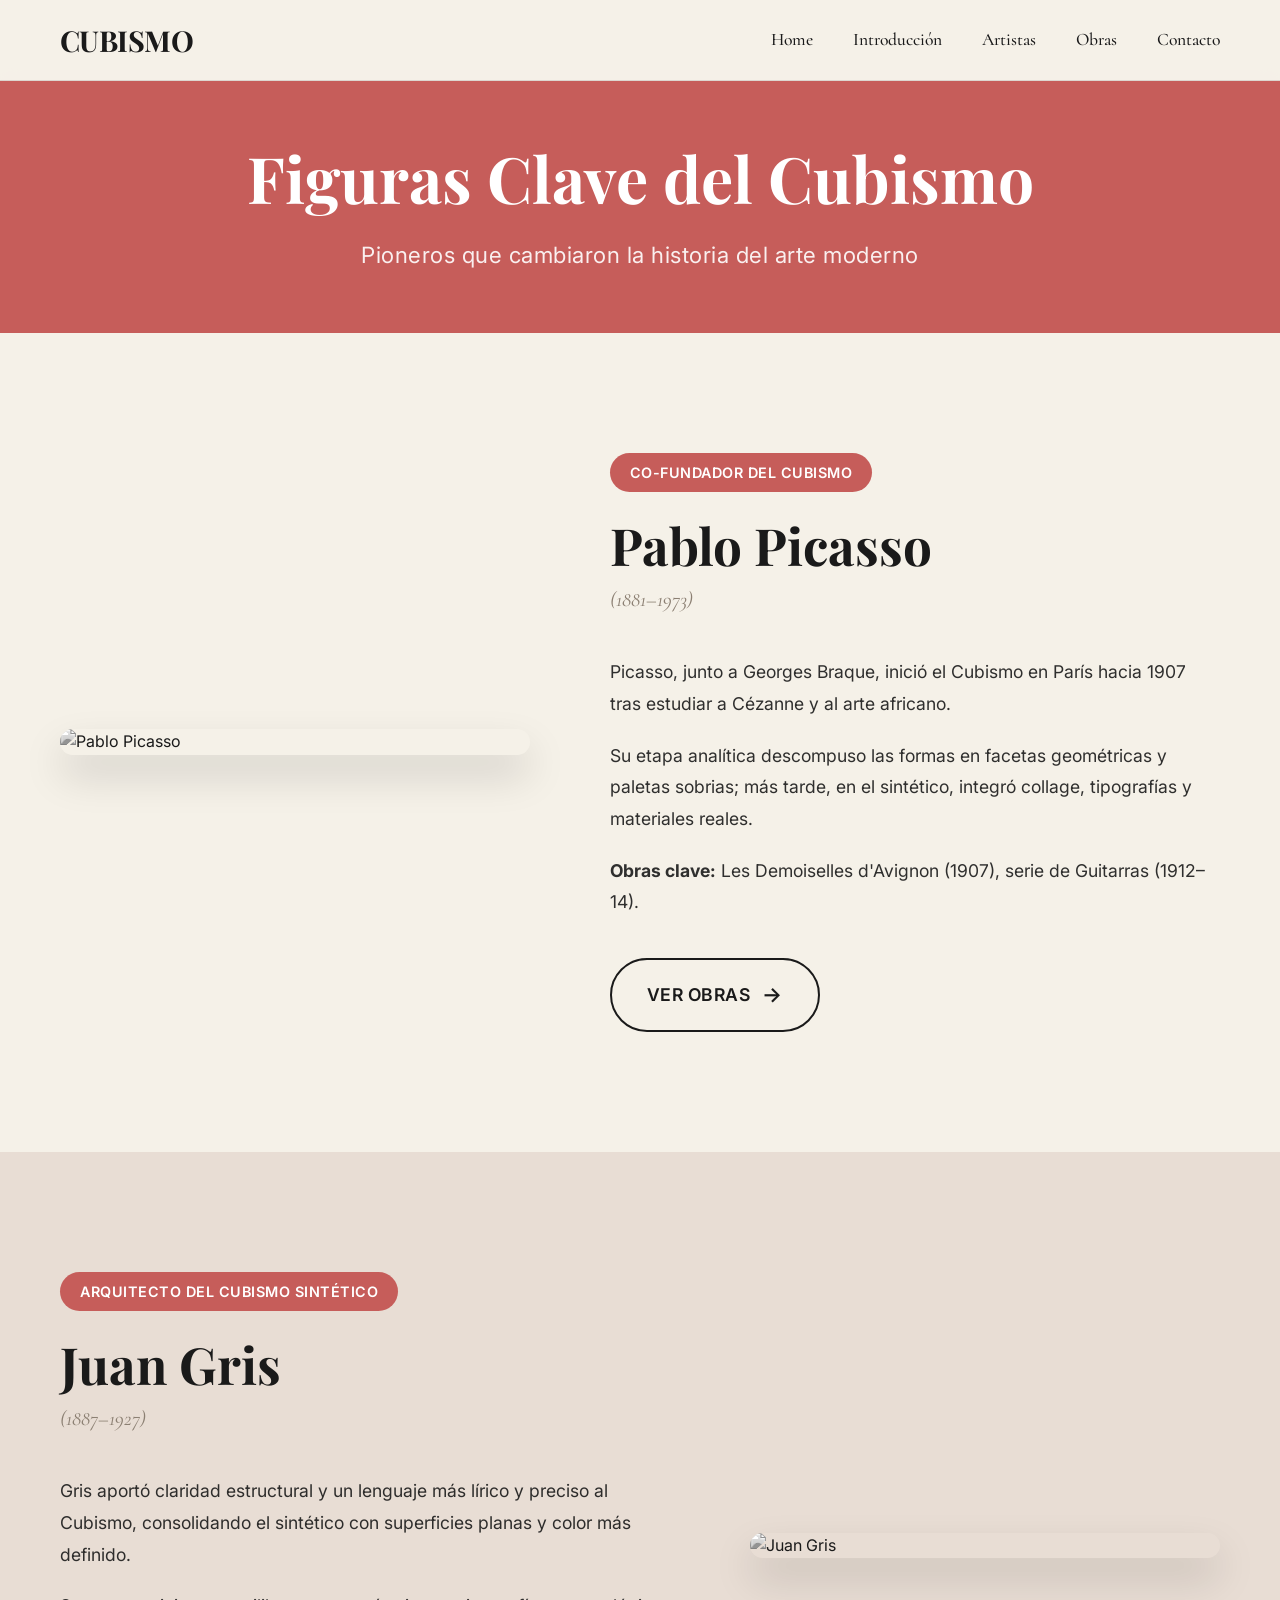
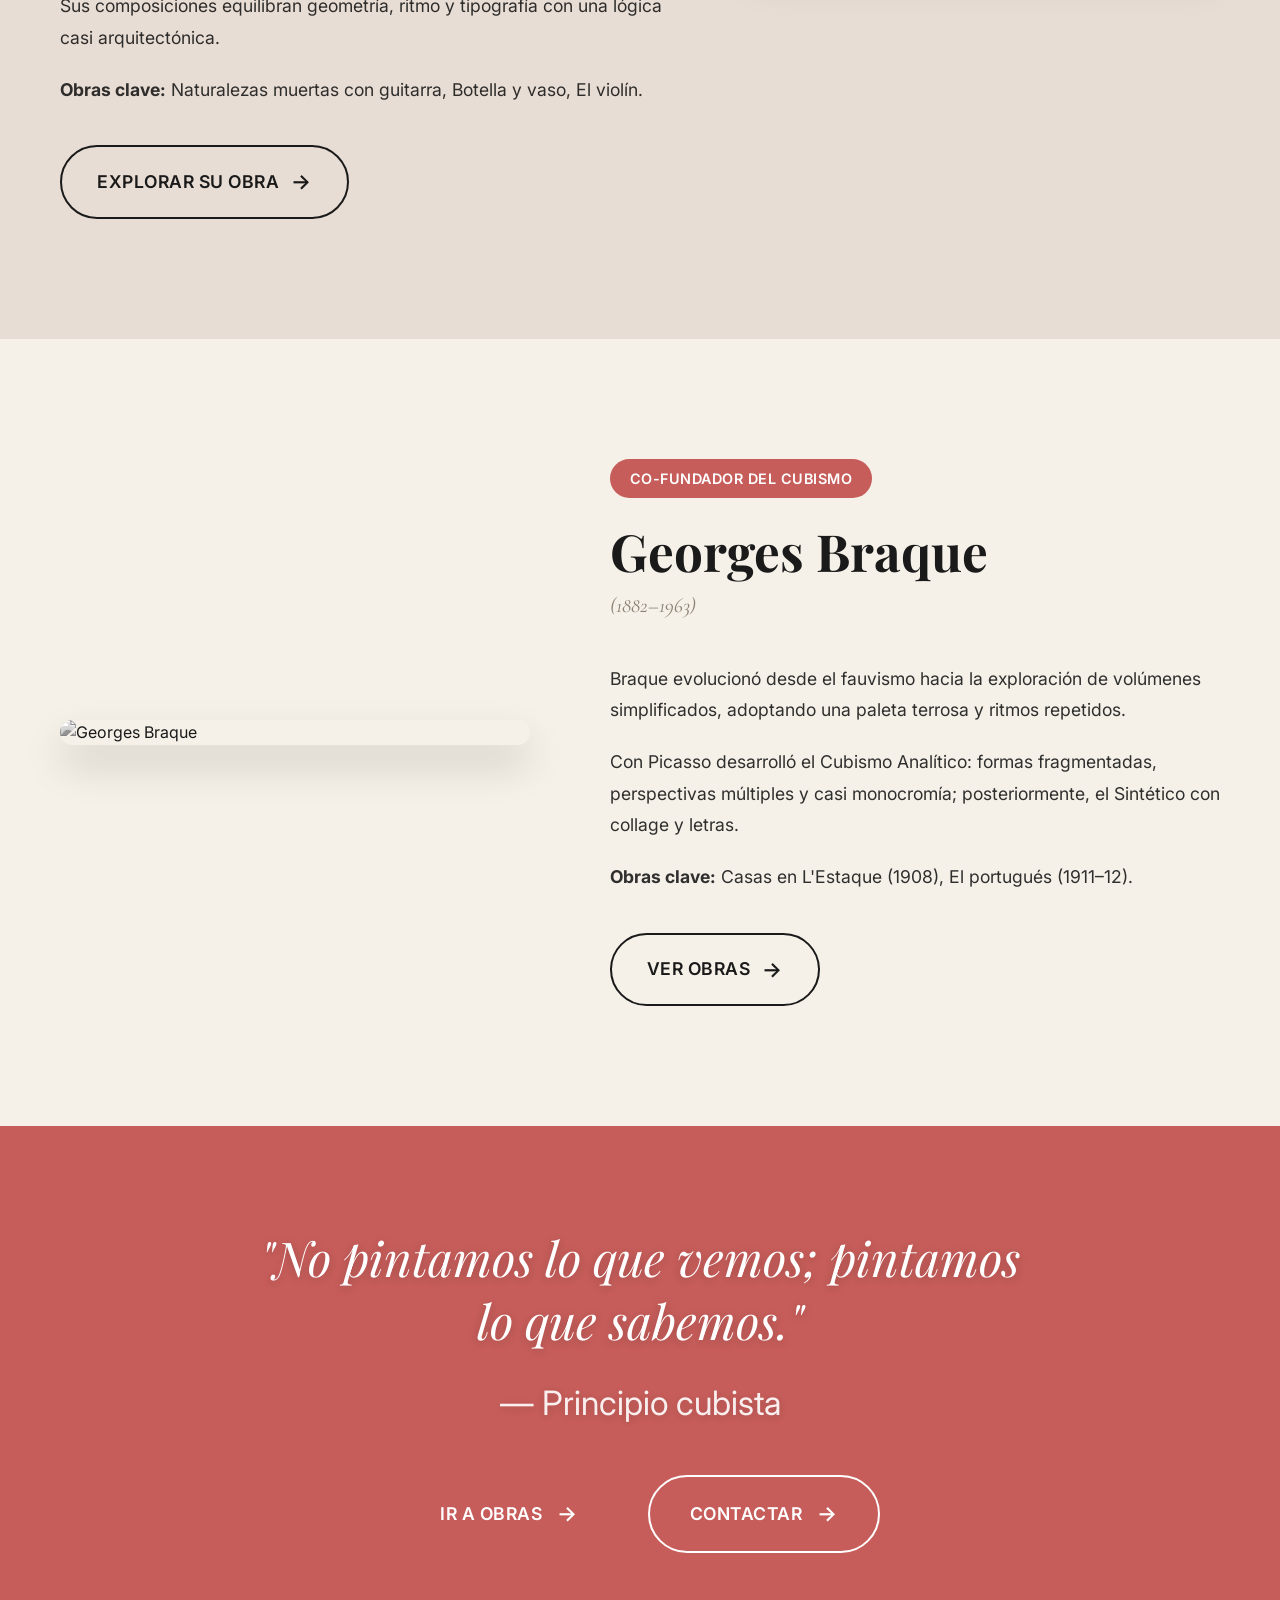
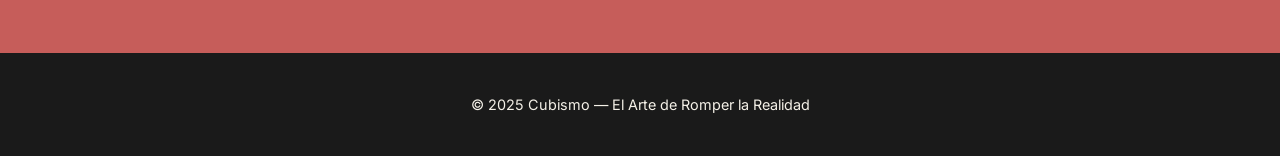
==== artistas.html @ de341031 "Add files via upload" ====
<!DOCTYPE html>
<html lang="es">
<head>
    <meta charset="UTF-8">
    <meta name="viewport" content="width=device-width, initial-scale=1.0">
    <title>Artistas del Cubismo</title>
    <link rel="preconnect" href="https://fonts.googleapis.com">
    <link rel="preconnect" href="https://fonts.gstatic.com" crossorigin>
    <link href="https://fonts.googleapis.com/css2?family=Playfair+Display:wght@400;500;700;900&family=Inter:wght@300;400;500;600&family=Cormorant:wght@400;500;600;700&display=swap" rel="stylesheet">
    <link rel="stylesheet" href="styles.css">
</head>
<body>
    <!-- Navigation -->
    <nav class="navbar" id="navbar">
        <div class="nav-container">
            <div class="nav-logo">
                <a href="index.html">CUBISMO</a>
            </div>
            <div class="nav-menu" id="nav-menu">
                <a href="index.html" class="nav-link">Home</a>
                <a href="introduccion.html" class="nav-link">Introducción</a>
                <a href="artistas.html" class="nav-link">Artistas</a>
                <a href="obras.html" class="nav-link">Obras</a>
                <a href="contacto.html" class="nav-link">Contacto</a>
            </div>
            <div class="nav-toggle" id="nav-toggle">
                <span class="bar"></span>
                <span class="bar"></span>
                <span class="bar"></span>
            </div>
        </div>
    </nav>

    <!-- Hero Banner -->
    <section class="artists-hero">
        <div class="hero-banner-strip">
            <div class="container">
                <h1 class="hero-banner-title">Figuras Clave del Cubismo</h1>
                <p class="hero-banner-subtitle">Pioneros que cambiaron la historia del arte moderno</p>
            </div>
        </div>
    </section>

    <!-- Pablo Picasso -->
    <section class="artist-block">
        <div class="container">
            <div class="artist-layout">
                <div class="artist-image-column">
                    <div class="artist-image-container">
                        <img src="https://upload.wikimedia.org/wikipedia/commons/thumb/9/98/Pablo_picasso_1.jpg/250px-Pablo_picasso_1.jpg" 
                             alt="Pablo Picasso" class="artist-image">
                        <div class="image-overlay"></div>
                    </div>
                </div>
                <div class="artist-text-column">
                    <div class="artist-badge">Co-fundador del Cubismo</div>
                    <h2 class="artist-name">Pablo Picasso</h2>
                    <p class="artist-years">(1881–1973)</p>
                    
                    <div class="artist-description">
                        <p>Picasso, junto a Georges Braque, inició el Cubismo en París hacia 1907 tras estudiar a Cézanne y al arte africano.</p>
                        
                        <p>Su etapa analítica descompuso las formas en facetas geométricas y paletas sobrias; más tarde, en el sintético, integró collage, tipografías y materiales reales.</p>
                        
                        <p><strong>Obras clave:</strong> Les Demoiselles d'Avignon (1907), serie de Guitarras (1912–14).</p>
                    </div>
                    
                    <a href="obras.html" class="artist-cta">
                        Ver obras
                        <span class="arrow">→</span>
                    </a>
                </div>
            </div>
        </div>
    </section>

    <!-- Juan Gris -->
    <section class="artist-block alternate">
        <div class="container">
            <div class="artist-layout reverse">
                <div class="artist-text-column">
                    <div class="artist-badge">Arquitecto del Cubismo Sintético</div>
                    <h2 class="artist-name">Juan Gris</h2>
                    <p class="artist-years">(1887–1927)</p>
                    
                    <div class="artist-description">
                        <p>Gris aportó claridad estructural y un lenguaje más lírico y preciso al Cubismo, consolidando el sintético con superficies planas y color más definido.</p>
                        
                        <p>Sus composiciones equilibran geometría, ritmo y tipografía con una lógica casi arquitectónica.</p>
                        
                        <p><strong>Obras clave:</strong> Naturalezas muertas con guitarra, Botella y vaso, El violín.</p>
                    </div>
                    
                    <a href="obras.html" class="artist-cta">
                        Explorar su obra
                        <span class="arrow">→</span>
                    </a>
                </div>
                <div class="artist-image-column">
                    <div class="artist-image-container">
                        <img src="https://uploads5.wikiart.org/00307/images/juan-gris/njg1mq-juan-gris-1-webp-1.png!Portrait.png" 
                             alt="Juan Gris" class="artist-image">
                        <div class="image-overlay"></div>
                    </div>
                </div>
            </div>
        </div>
    </section>

    <!-- Georges Braque -->
    <section class="artist-block">
        <div class="container">
            <div class="artist-layout">
                <div class="artist-image-column">
                    <div class="artist-image-container">
                        <img src="https://uploads6.wikiart.org/images/georges-braque.jpg!Portrait.jpg" 
                             alt="Georges Braque" class="artist-image">
                        <div class="image-overlay"></div>
                    </div>
                </div>
                <div class="artist-text-column">
                    <div class="artist-badge">Co-fundador del Cubismo</div>
                    <h2 class="artist-name">Georges Braque</h2>
                    <p class="artist-years">(1882–1963)</p>
                    
                    <div class="artist-description">
                        <p>Braque evolucionó desde el fauvismo hacia la exploración de volúmenes simplificados, adoptando una paleta terrosa y ritmos repetidos.</p>
                        
                        <p>Con Picasso desarrolló el Cubismo Analítico: formas fragmentadas, perspectivas múltiples y casi monocromía; posteriormente, el Sintético con collage y letras.</p>
                        
                        <p><strong>Obras clave:</strong> Casas en L'Estaque (1908), El portugués (1911–12).</p>
                    </div>
                    
                    <a href="obras.html" class="artist-cta">
                        Ver obras
                        <span class="arrow">→</span>
                    </a>
                </div>
            </div>
        </div>
    </section>

    <!-- Bloque Destacado -->
    <section class="artists-quote-block">
        <div class="container">
            <blockquote class="artists-quote">
                "No pintamos lo que vemos; pintamos lo que sabemos."
                <cite>— Principio cubista</cite>
            </blockquote>
            
            <div class="quote-actions">
                <a href="obras.html" class="cta-button primary">
                    Ir a Obras
                    <span class="arrow">→</span>
                </a>
                <a href="contacto.html" class="cta-button secondary">
                    Contactar
                    <span class="arrow">→</span>
                </a>
            </div>
        </div>
    </section>

    <!-- Footer -->
    <footer class="footer">
        <div class="container">
            <p>&copy; 2025 Cubismo — El Arte de Romper la Realidad</p>
        </div>
    </footer>

    <script src="script.js"></script>
</body>
</html>
---- styles.css ----
/* Reset y configuración base */
* {
    margin: 0;
    padding: 0;
    box-sizing: border-box;
}

:root {
    /* Colores principales */
    --terracota: #C65D5A;
    --cream: #F5F1E8;
    --beige: #E8DDD4;
    --black: #1A1A1A;
    --warm-gray: #8B7F72;
    --olive: #7A8B5C;
    --orange: #E8965C;
    
    /* Tipografías */
    --font-display: 'Playfair Display', serif;
    --font-secondary: 'Cormorant', serif;
    --font-body: 'Inter', sans-serif;
}

body {
    font-family: var(--font-body);
    line-height: 1.6;
    color: var(--black);
    background-color: var(--cream);
    overflow-x: hidden;
    padding-top: 80px; /* Space for fixed navbar */
}

.container {
    max-width: 1200px;
    margin: 0 auto;
    padding: 0 20px;
}

/* Navigation */
.navbar {
    position: fixed;
    top: 0;
    left: 0;
    width: 100%;
    background: rgba(245, 241, 232, 0.95);
    backdrop-filter: blur(10px);
    border-bottom: 1px solid rgba(26, 26, 26, 0.1);
    z-index: 1000;
    transition: all 0.3s ease;
}

.nav-container {
    max-width: 1200px;
    margin: 0 auto;
    padding: 0 20px;
    display: flex;
    justify-content: space-between;
    align-items: center;
    height: 80px;
}

.nav-logo a {
    font-family: var(--font-display);
    font-size: 1.8rem;
    font-weight: 700;
    color: var(--black);
    text-decoration: none;
    letter-spacing: -0.02em;
}

.nav-menu {
    display: flex;
    gap: 40px;
    align-items: center;
}

.nav-link {
    font-family: var(--font-secondary);
    font-size: 1.1rem;
    font-weight: 500;
    color: var(--black);
    text-decoration: none;
    position: relative;
    transition: color 0.3s ease;
    padding: 10px 0;
}

.nav-link:hover {
    color: var(--terracota);
}

.nav-link.active {
    color: var(--terracota);
    font-weight: 600;
}

.nav-link::after {
    content: '';
    position: absolute;
    bottom: 5px;
    left: 0;
    width: 0;
    height: 2px;
    background: var(--terracota);
    transition: width 0.3s ease;
}

.nav-link:hover::after,
.nav-link.active::after {
    width: 100%;
}

.nav-toggle {
    display: none;
    flex-direction: column;
    cursor: pointer;
    gap: 4px;
}

.bar {
    width: 25px;
    height: 3px;
    background: var(--black);
    transition: all 0.3s ease;
    border-radius: 2px;
}

/* Hero Section */
.hero {
    position: relative;
    height: 75vh;
    min-height: 600px;
    display: flex;
    align-items: center;
    justify-content: center;
    overflow: hidden;
}

.hero-banner {
    position: absolute;
    top: 0;
    left: 0;
    width: 100%;
    height: 100%;
    z-index: 1;
}

.hero-banner-image {
    width: 100%;
    height: 100%;
    object-fit: cover;
    object-position: center;
}

.hero-banner-overlay {
    position: absolute;
    top: 0;
    left: 0;
    width: 100%;
    height: 100%;
    background: linear-gradient(
        135deg, 
        rgba(198, 93, 90, 0.3) 0%, 
        rgba(26, 26, 26, 0.4) 50%, 
        rgba(122, 139, 92, 0.3) 100%
    );
    backdrop-filter: blur(1px);
}

.hero-content {
    position: relative;
    z-index: 10;
    display: flex;
    align-items: center;
    justify-content: space-between;
    max-width: 1200px;
    width: 100%;
    padding: 0 40px;
    gap: 60px;
}

.hero-card-image {
    position: relative;
    flex-shrink: 0;
}

.hero-front-image {
    width: 350px;
    height: 500px;
    object-fit: cover;
    border-radius: 15px;
    box-shadow: 
        0 20px 40px rgba(0,0,0,0.2),
        0 10px 20px rgba(0,0,0,0.1);
    transition: transform 0.5s ease, box-shadow 0.5s ease;
}

.hero-front-image:hover {
    transform: translateY(-10px) scale(1.02);
    box-shadow: 
        0 30px 60px rgba(0,0,0,0.25),
        0 15px 30px rgba(0,0,0,0.15);
}

.hero-text {
    text-align: right;
    flex: 1;
    padding-left: 40px;
}

.hero-title {
    font-family: var(--font-display);
    font-size: clamp(4rem, 8vw, 9rem);
    font-weight: 900;
    line-height: 0.85;
    margin-bottom: 30px;
    color: white;
    letter-spacing: -0.02em;
    text-shadow: 0 4px 20px rgba(0,0,0,0.3);
}

.hero-subtitle {
    font-family: var(--font-secondary);
    font-size: clamp(1.3rem, 2.5vw, 2.2rem);
    font-weight: 400;
    margin-bottom: 50px;
    color: var(--cream);
    line-height: 1.4;
    text-shadow: 0 2px 10px rgba(0,0,0,0.5);
    max-width: 500px;
    margin-left: auto;
}

/* Botones */
.cta-button {
    display: inline-flex;
    align-items: center;
    gap: 15px;
    padding: 20px 40px;
    font-family: var(--font-body);
    font-size: 1.1rem;
    font-weight: 600;
    text-decoration: none;
    border-radius: 50px;
    transition: all 0.3s ease;
    text-transform: uppercase;
    letter-spacing: 0.5px;
}

.cta-button.primary {
    background: var(--terracota);
    color: white;
}

.cta-button.primary:hover {
    background: #B04D4A;
    transform: translateY(-2px);
    box-shadow: 0 10px 30px rgba(198, 93, 90, 0.3);
}

.cta-button.secondary {
    background: var(--cream);
    color: var(--black);
    border: 2px solid var(--black);
}

.cta-button.secondary:hover {
    background: var(--black);
    color: var(--cream);
}

.arrow {
    font-size: 1.2em;
    transition: transform 0.3s ease;
}

.cta-button:hover .arrow {
    transform: translateX(5px);
}

/* Quote Section */
.quote-section {
    padding: 120px 0;
    background: var(--cream);
}

.editorial-quote {
    font-family: var(--font-display);
    font-size: clamp(2rem, 4vw, 3.5rem);
    font-style: italic;
    text-align: center;
    color: var(--black);
    line-height: 1.3;
    max-width: 800px;
    margin: 0 auto;
    position: relative;
}

.editorial-quote::before,
.editorial-quote::after {
    content: '"';
    font-size: 1.5em;
    color: var(--terracota);
    position: absolute;
}

.editorial-quote::before {
    top: -20px;
    left: -40px;
}

.editorial-quote::after {
    bottom: -40px;
    right: -40px;
}

/* Press Section */
.press-section {
    padding: 80px 0;
    background: var(--beige);
}

.press-title {
    font-family: var(--font-secondary);
    font-size: 1.5rem;
    text-align: center;
    margin-bottom: 50px;
    color: var(--warm-gray);
    text-transform: uppercase;
    letter-spacing: 1px;
}

.press-logos {
    display: grid;
    grid-template-columns: repeat(auto-fit, minmax(150px, 1fr));
    gap: 40px;
    align-items: center;
}

.logo {
    font-family: var(--font-body);
    font-size: 1.2rem;
    font-weight: 600;
    text-align: center;
    color: var(--warm-gray);
    opacity: 0.7;
    transition: all 0.3s ease;
    text-transform: uppercase;
    letter-spacing: 1px;
    text-decoration: none;
    display: block;
    padding: 15px 10px;
    border-radius: 8px;
    position: relative;
}

.logo:hover {
    opacity: 1;
    color: var(--terracota);
    transform: translateY(-2px);
}

.logo:focus {
    outline: 2px solid var(--terracota);
    outline-offset: 4px;
}

.logo::after {
    content: '';
    position: absolute;
    bottom: 8px;
    left: 50%;
    transform: translateX(-50%);
    width: 0;
    height: 2px;
    background: var(--terracota);
    transition: width 0.3s ease;
}

.logo:hover::after {
    width: 60%;
}

/* Editorial Cards Section */
.editorial-cards-section {
    padding: 120px 0;
    background: var(--cream);
}

.section-header {
    text-align: center;
    margin-bottom: 80px;
}

.section-subtitle {
    font-family: var(--font-body);
    font-size: 1rem;
    font-weight: 500;
    color: var(--warm-gray);
    text-transform: uppercase;
    letter-spacing: 2px;
    margin-bottom: 15px;
}

.section-title {
    font-family: var(--font-display);
    font-size: clamp(2.5rem, 4vw, 3.5rem);
    font-weight: 600;
    color: var(--black);
    line-height: 1.2;
    max-width: 600px;
    margin: 0 auto;
}

.cards-grid {
    display: grid;
    grid-template-columns: repeat(auto-fit, minmax(350px, 1fr));
    gap: 40px;
    max-width: 1200px;
    margin: 0 auto;
}

.editorial-card {
    position: relative;
    height: 450px;
    border-radius: 15px;
    overflow: hidden;
    box-shadow: 0 15px 35px rgba(0,0,0,0.1);
    transition: all 0.4s ease;
    cursor: pointer;
}

.editorial-card:hover {
    transform: translateY(-10px);
    box-shadow: 0 25px 50px rgba(0,0,0,0.15);
}

.card-image {
    position: absolute;
    top: 0;
    left: 0;
    width: 100%;
    height: 100%;
}

.card-bg-image {
    width: 100%;
    height: 100%;
    object-fit: cover;
    filter: grayscale(100%);
    transition: all 0.4s ease;
}

.editorial-card:hover .card-bg-image {
    transform: scale(1.05);
    filter: grayscale(80%);
}

.card-overlay {
    position: absolute;
    top: 0;
    left: 0;
    width: 100%;
    height: 100%;
    background: linear-gradient(
        180deg,
        rgba(26, 26, 26, 0.3) 0%,
        rgba(26, 26, 26, 0.6) 100%
    );
    transition: background 0.4s ease;
}

.editorial-card:hover .card-overlay {
    background: linear-gradient(
        180deg,
        rgba(26, 26, 26, 0.2) 0%,
        rgba(26, 26, 26, 0.7) 100%
    );
}

.card-content {
    position: absolute;
    bottom: 0;
    left: 0;
    right: 0;
    padding: 40px 30px;
    text-align: center;
    z-index: 10;
}

.card-title {
    font-family: var(--font-display);
    font-size: clamp(1.5rem, 2.5vw, 2rem);
    font-weight: 600;
    color: white;
    line-height: 1.3;
    margin-bottom: 25px;
    text-shadow: 0 2px 10px rgba(0,0,0,0.3);
}

.card-cta {
    display: inline-flex;
    align-items: center;
    gap: 10px;
    padding: 15px 30px;
    background: rgba(255, 255, 255, 0.15);
    backdrop-filter: blur(10px);
    color: white;
    text-decoration: none;
    border-radius: 50px;
    font-family: var(--font-body);
    font-weight: 500;
    font-size: 1rem;
    transition: all 0.3s ease;
    border: 1px solid rgba(255, 255, 255, 0.2);
}

.card-cta:hover {
    background: var(--terracota);
    border-color: var(--terracota);
    transform: translateY(-2px);
}

.card-cta .arrow {
    transition: transform 0.3s ease;
}

.card-cta:hover .arrow {
    transform: translateX(5px);
}

/* Final CTA Section */
.final-cta {
    padding: 120px 0;
    background: var(--terracota);
    text-align: center;
}

.cta-title {
    font-family: var(--font-display);
    font-size: clamp(4rem, 8vw, 7rem);
    font-weight: 900;
    color: white;
    line-height: 0.9;
    margin-bottom: 60px;
    letter-spacing: -0.02em;
}

/* Introducción al Cubismo Section */
.intro-cubismo {
    background: var(--cream);
}

/* Hero de introducción */
.intro-hero {
    position: relative;
    height: 70vh;
    min-height: 500px;
    display: flex;
    align-items: center;
    justify-content: center;
    overflow: hidden;
}

.intro-hero-bg {
    position: absolute;
    top: 0;
    left: 0;
    width: 100%;
    height: 100%;
    object-fit: cover;
    object-position: center;
}

.intro-hero-overlay {
    position: absolute;
    top: 0;
    left: 0;
    width: 100%;
    height: 100%;
    background: rgba(26, 26, 26, 0.45);
}

.intro-hero-content {
    position: relative;
    z-index: 10;
    text-align: center;
    color: white;
    max-width: 800px;
    padding: 0 40px;
}

.intro-hero-title {
    font-family: var(--font-display);
    font-size: clamp(3rem, 6vw, 5rem);
    font-weight: 700;
    line-height: 1.1;
    margin-bottom: 30px;
    text-shadow: 0 4px 20px rgba(0,0,0,0.3);
}

.intro-hero-subtitle {
    font-family: var(--font-secondary);
    font-size: clamp(1.2rem, 2.5vw, 1.8rem);
    font-weight: 400;
    line-height: 1.4;
    margin-bottom: 50px;
    text-shadow: 0 2px 10px rgba(0,0,0,0.5);
    opacity: 0.95;
}

/* Bloques de contenido */
.intro-content-block {
    padding: 120px 0;
    background: var(--cream);
}

.two-column-layout {
    display: grid;
    grid-template-columns: 1fr 1.2fr;
    gap: 80px;
    align-items: center;
}

.two-column-layout.reverse {
    grid-template-columns: 1.2fr 1fr;
}

.decorative-image {
    width: 100%;
    max-width: 400px;
    height: 500px;
    object-fit: cover;
    border-radius: 15px;
    box-shadow: 0 20px 40px rgba(0,0,0,0.15);
}

.content-title {
    font-family: var(--font-display);
    font-size: clamp(2.5rem, 4vw, 3.5rem);
    font-weight: 600;
    color: var(--black);
    line-height: 1.2;
    margin-bottom: 40px;
}

.content-text {
    font-family: var(--font-body);
    font-size: 1.2rem;
    line-height: 1.7;
    color: var(--black);
    opacity: 0.9;
}

/* Bloque de orígenes */
.origins-block {
    padding: 120px 0;
    background: var(--beige);
}

.origins-title {
    font-family: var(--font-display);
    font-size: clamp(2.5rem, 4vw, 3.5rem);
    font-weight: 600;
    color: var(--black);
    line-height: 1.2;
    margin-bottom: 40px;
}

.origins-text {
    font-family: var(--font-body);
    font-size: 1.2rem;
    line-height: 1.7;
    color: var(--black);
    opacity: 0.9;
}

.abstract-composition {
    position: relative;
    width: 100%;
    height: 400px;
    display: flex;
    align-items: center;
    justify-content: center;
}

.geo-shape {
    position: absolute;
    opacity: 0.8;
}

.shape-cube {
    width: 120px;
    height: 120px;
    background: var(--terracota);
    transform: rotate(15deg);
    top: 50px;
    left: 50px;
    border-radius: 8px;
}

.shape-triangle {
    width: 0;
    height: 0;
    border-left: 60px solid transparent;
    border-right: 60px solid transparent;
    border-bottom: 100px solid var(--olive);
    top: 100px;
    right: 80px;
    transform: rotate(-20deg);
}

.shape-circle {
    width: 100px;
    height: 100px;
    background: var(--orange);
    border-radius: 50%;
    bottom: 80px;
    left: 50%;
    transform: translateX(-50%);
}

/* Etapas del Cubismo */
.phases-block {
    padding: 120px 0;
    background: var(--cream);
}

.phases-title {
    font-family: var(--font-display);
    font-size: clamp(2.5rem, 4vw, 3.5rem);
    font-weight: 600;
    color: var(--black);
    text-align: center;
    margin-bottom: 80px;
}

.phases-grid {
    display: grid;
    grid-template-columns: repeat(auto-fit, minmax(400px, 1fr));
    gap: 60px;
    max-width: 1000px;
    margin: 0 auto;
}

.phase-card {
    background: white;
    padding: 50px 40px;
    border-radius: 20px;
    box-shadow: 0 15px 30px rgba(0,0,0,0.08);
    text-align: center;
    transition: transform 0.3s ease, box-shadow 0.3s ease;
}

.phase-card:hover {
    transform: translateY(-10px);
    box-shadow: 0 25px 50px rgba(0,0,0,0.12);
}

.phase-icon {
    width: 80px;
    height: 80px;
    background: var(--terracota);
    color: white;
    border-radius: 50%;
    display: flex;
    align-items: center;
    justify-content: center;
    font-family: var(--font-display);
    font-size: 2rem;
    font-weight: 700;
    margin: 0 auto 30px;
}

.phase-name {
    font-family: var(--font-display);
    font-size: 1.8rem;
    font-weight: 600;
    color: var(--black);
    margin-bottom: 10px;
}

.phase-period {
    font-family: var(--font-body);
    font-size: 1rem;
    color: var(--terracota);
    font-weight: 600;
    margin-bottom: 20px;
}

.phase-description {
    font-family: var(--font-body);
    font-size: 1.1rem;
    line-height: 1.6;
    color: var(--warm-gray);
}

/* Cita destacada */
.quote-highlight {
    padding: 100px 0;
    background: var(--terracota);
}

.highlight-quote {
    font-family: var(--font-display);
    font-size: clamp(2rem, 4vw, 3rem);
    font-style: italic;
    color: white;
    text-align: center;
    line-height: 1.3;
    max-width: 800px;
    margin: 0 auto;
}

.highlight-quote cite {
    display: block;
    font-style: normal;
    font-size: 0.7em;
    margin-top: 30px;
    opacity: 0.9;
}

/* Bloque final */
.intro-final-cta {
    padding: 120px 0;
    background: var(--cream);
    text-align: center;
}

.final-title {
    font-family: var(--font-display);
    font-size: clamp(2.5rem, 4vw, 3.5rem);
    font-weight: 600;
    color: var(--black);
    margin-bottom: 50px;
    max-width: 700px;
    margin-left: auto;
    margin-right: auto;
}

.cta-button.large {
    padding: 25px 50px;
    font-size: 1.2rem;
}

/* Artistas Page Styles */
.artists-hero {
    background: var(--cream);
    padding: 0;
}

.hero-banner-strip {
    background: var(--terracota);
    padding: 60px 0;
    position: relative;
}

.hero-banner-title {
    font-family: var(--font-display);
    font-size: clamp(2.5rem, 5vw, 4rem);
    font-weight: 700;
    color: white;
    text-align: center;
    margin-bottom: 20px;
    line-height: 1.2;
}

.hero-banner-subtitle {
    font-family: var(--font-body);
    font-size: clamp(1.1rem, 2vw, 1.4rem);
    color: rgba(255, 255, 255, 0.9);
    text-align: center;
    font-weight: 400;
    letter-spacing: 0.5px;
}

/* Artist Blocks */
.artist-block {
    padding: 120px 0;
    background: var(--cream);
}

.artist-block.alternate {
    background: var(--beige);
}

.artist-layout {
    display: grid;
    grid-template-columns: 1fr 1.3fr;
    gap: 80px;
    align-items: center;
}

.artist-layout.reverse {
    grid-template-columns: 1.3fr 1fr;
}

.artist-image-container {
    position: relative;
    overflow: hidden;
    border-radius: 15px;
    box-shadow: 0 20px 40px rgba(0,0,0,0.15);
    transition: all 0.4s ease;
}

.artist-image-container:hover {
    transform: translateY(-10px);
    box-shadow: 0 30px 60px rgba(0,0,0,0.2);
}

.artist-image {
    width: 100%;
    height: 500px;
    object-fit: cover;
    filter: grayscale(100%);
    transition: all 0.4s ease;
}

.artist-image-container:hover .artist-image {
    filter: grayscale(30%);
    transform: scale(1.05);
}

.image-overlay {
    position: absolute;
    top: 0;
    left: 0;
    width: 100%;
    height: 100%;
    background: rgba(26, 26, 26, 0.2);
    opacity: 0;
    transition: opacity 0.4s ease;
}

.artist-image-container:hover .image-overlay {
    opacity: 1;
}

/* Artist Text Content */
.artist-badge {
    display: inline-block;
    background: var(--terracota);
    color: white;
    padding: 8px 20px;
    border-radius: 25px;
    font-family: var(--font-body);
    font-size: 0.9rem;
    font-weight: 600;
    text-transform: uppercase;
    letter-spacing: 0.5px;
    margin-bottom: 25px;
}

.artist-name {
    font-family: var(--font-display);
    font-size: clamp(2.5rem, 4vw, 3.5rem);
    font-weight: 700;
    color: var(--black);
    line-height: 1.1;
    margin-bottom: 10px;
}

.artist-years {
    font-family: var(--font-secondary);
    font-size: 1.3rem;
    color: var(--warm-gray);
    font-style: italic;
    margin-bottom: 40px;
}

.artist-description {
    font-family: var(--font-body);
    font-size: 1.1rem;
    line-height: 1.8;
    color: var(--black);
    margin-bottom: 40px;
}

.artist-description p {
    margin-bottom: 20px;
    opacity: 0.9;
}

.artist-description p:last-child {
    margin-bottom: 0;
}

.artist-cta {
    display: inline-flex;
    align-items: center;
    gap: 12px;
    padding: 18px 35px;
    background: transparent;
    border: 2px solid var(--black);
    color: var(--black);
    text-decoration: none;
    border-radius: 50px;
    font-family: var(--font-body);
    font-weight: 600;
    font-size: 1.1rem;
    transition: all 0.3s ease;
    text-transform: uppercase;
    letter-spacing: 0.5px;
}

.artist-cta:hover {
    background: var(--orange);
    border-color: var(--orange);
    color: white;
    transform: translateY(-2px);
    box-shadow: 0 8px 25px rgba(232, 150, 92, 0.3);
}

.artist-cta .arrow {
    transition: transform 0.3s ease;
}

.artist-cta:hover .arrow {
    transform: translateX(5px);
}

/* Quote Block */
.artists-quote-block {
    background: var(--terracota);
    padding: 100px 0;
    text-align: center;
}

.artists-quote {
    font-family: var(--font-display);
    font-size: clamp(2rem, 4vw, 3rem);
    font-style: italic;
    color: white;
    line-height: 1.3;
    max-width: 800px;
    margin: 0 auto 50px;
    text-shadow: 0 2px 10px rgba(0,0,0,0.2);
}

.artists-quote cite {
    display: block;
    font-style: normal;
    font-size: 0.7em;
    margin-top: 30px;
    opacity: 0.9;
    font-family: var(--font-body);
}

.quote-actions {
    display: flex;
    gap: 30px;
    justify-content: center;
    flex-wrap: wrap;
}

.cta-button.secondary {
    background: transparent;
    color: white;
    border: 2px solid white;
}

.cta-button.secondary:hover {
    background: white;
    color: var(--terracota);
}

/* Placeholder Sections */
.placeholder-section {
    padding: 100px 0;
    background: var(--beige);
    text-align: center;
    margin: 60px 0;
}

.placeholder-section h2 {
    font-family: var(--font-display);
    font-size: 2.5rem;
    color: var(--black);
    margin-bottom: 20px;
}

.placeholder-section p {
    font-family: var(--font-body);
    font-size: 1.2rem;
    color: var(--warm-gray);
    max-width: 600px;
    margin: 0 auto;
}

/* Footer */
.footer {
    padding: 40px 0;
    background: var(--black);
    text-align: center;
}

.footer p {
    color: var(--cream);
    font-size: 0.9rem;
}

/* Responsive Design */
@media (max-width: 968px) {
    .hero-content {
        flex-direction: column;
        gap: 40px;
        text-align: center;
        padding: 40px 20px;
    }
    
    .hero-text {
        text-align: center;
        padding-left: 0;
    }
    
    .hero-front-image {
        width: 300px;
        height: 420px;
    }
    
    .hero-subtitle {
        margin-left: auto;
        margin-right: auto;
    }
    
    /* Introducción tablet */
    .two-column-layout {
        gap: 60px;
    }
    
    .phases-grid {
        grid-template-columns: repeat(auto-fit, minmax(350px, 1fr));
        gap: 50px;
    }
    
    .intro-content-block,
    .origins-block,
    .phases-block {
        padding: 100px 0;
    }
    
    /* Artistas tablet */
    .artist-layout {
        gap: 60px;
    }
    
    .artist-image {
        height: 450px;
    }
    
    .artist-block {
        padding: 100px 0;
    }
    
    /* Obras tablet adjustments */
    .gallery-grid {
        grid-template-columns: repeat(3, 1fr);
        gap: 25px;
    }
    
    .modal-title {
        font-size: 1.8rem;
    }
    
    .modal-info {
        padding: 35px;
    }
}

@media (max-width: 768px) {
    body {
        padding-top: 70px;
    }
    
    .nav-container {
        height: 70px;
    }
    
    .nav-menu {
        position: fixed;
        top: 70px;
        left: -100%;
        width: 100%;
        height: calc(100vh - 70px);
        background: var(--cream);
        flex-direction: column;
        justify-content: start;
        align-items: center;
        padding-top: 50px;
        transition: left 0.3s ease;
        gap: 30px;
    }
    
    .nav-menu.active {
        left: 0;
    }
    
    .nav-toggle {
        display: flex;
    }
    
    .nav-toggle.active .bar:nth-child(1) {
        transform: rotate(-45deg) translate(-5px, 6px);
    }
    
    .nav-toggle.active .bar:nth-child(2) {
        opacity: 0;
    }
    
    .nav-toggle.active .bar:nth-child(3) {
        transform: rotate(45deg) translate(-5px, -6px);
    }
    
    .hero {
        height: 80vh;
        min-height: 700px;
    }
    
    .hero-content {
        flex-direction: column-reverse;
        gap: 30px;
        padding: 20px;
    }
    
    .hero-front-image {
        width: 280px;
        height: 380px;
    }
    
    .hero-title {
        font-size: clamp(3rem, 12vw, 6rem);
    }
    
    .hero-subtitle {
        font-size: clamp(1.1rem, 4vw, 1.8rem);
        margin-bottom: 40px;
    }
    
    .cards-grid {
        grid-template-columns: 1fr;
        gap: 30px;
    }
    
    .editorial-card {
        height: 400px;
    }
    
    .press-logos {
        grid-template-columns: repeat(2, 1fr);
        gap: 20px;
    }
    
    .editorial-quote::before,
    .editorial-quote::after {
        display: none;
    }
}

@media (max-width: 480px) {
    .container {
        padding: 0 15px;
    }
    
    .hero-content {
        padding: 0 20px;
    }
    
    .editorial-cards-section {
        padding: 80px 0;
    }
    
    .cards-grid {
        gap: 20px;
    }
    
    .editorial-card {
        height: 350px;
        border-radius: 10px;
    }
    
    .card-content {
        padding: 30px 20px;
    }
    
    .quote-section {
        padding: 80px 0;
    }
    
    .final-cta {
        padding: 80px 0;
    }
    
    .section-header {
        margin-bottom: 50px;
    }
    
    /* Introducción responsive */
    .intro-hero {
        height: 60vh;
        min-height: 450px;
    }
    
    .intro-hero-content {
        padding: 0 15px;
    }
    
    .two-column-layout,
    .two-column-layout.reverse {
        grid-template-columns: 1fr;
        gap: 40px;
        text-align: center;
    }
    
    .decorative-image {
        max-width: 300px;
        height: 400px;
        margin: 0 auto;
    }
    
    .abstract-composition {
        height: 300px;
    }
    
    .shape-cube {
        width: 80px;
        height: 80px;
    }
    
    .shape-triangle {
        border-left-width: 40px;
        border-right-width: 40px;
        border-bottom-width: 70px;
    }
    
    .shape-circle {
        width: 70px;
        height: 70px;
    }
    
    .phases-grid {
        grid-template-columns: 1fr;
        gap: 40px;
    }
    
    .phase-card {
        padding: 40px 30px;
    }
    
    .intro-content-block,
    .origins-block,
    .phases-block,
    .intro-final-cta {
        padding: 80px 0;
    }
    
    .quote-highlight {
        padding: 60px 0;
    }
    
    /* Artistas responsive */
    .artist-layout,
    .artist-layout.reverse {
        grid-template-columns: 1fr;
        gap: 50px;
        text-align: center;
    }
    
    .artist-image {
        height: 400px;
        max-width: 350px;
        margin: 0 auto;
    }
    
    .artist-block {
        padding: 80px 0;
    }
    
    .hero-banner-strip {
        padding: 40px 0;
    }
    
    .quote-actions {
        flex-direction: column;
        align-items: center;
        gap: 20px;
    }
    
    .artists-quote-block {
        padding: 60px 0;
    }
    
    /* Obras responsive */
    .gallery-grid {
        grid-template-columns: repeat(2, 1fr);
        gap: 20px;
    }
    
    .gallery-item,
    .gallery-item:nth-child(2n),
    .gallery-item:nth-child(3n),
    .gallery-item:nth-child(5n) {
        aspect-ratio: 3/4;
    }
    
    .obras-hero {
        padding: 100px 0 60px;
    }
    
    .gallery-section {
        padding: 60px 0 100px;
    }
    
    .modal-body {
        grid-template-columns: 1fr;
        min-height: auto;
    }
    
    .modal-image {
        min-height: 300px;
        order: 1;
    }
    
    .modal-info {
        padding: 30px;
        order: 2;
    }
    
    .modal-content {
        width: 95%;
        max-height: 95vh;
    }
    
    /* Geometric shapes responsive */
    .geometric-shapes {
        display: none;
    }
    
    .decorative-bar {
        padding: 12px 0;
    }
    
    .bar-text {
        font-size: 0.8rem;
    }
    
    .social-links {
        gap: 20px;
    }
    
    .social-link {
        width: 45px;
        height: 45px;
    }
}

/* Smooth scrolling */
html {
    scroll-behavior: smooth;
}

/* Mejoras de accesibilidad */
@media (prefers-reduced-motion: reduce) {
    html {
        scroll-behavior: auto;
    }
    
    *,
    *::before,
    *::after {
        animation-duration: 0.01ms !important;
        animation-iteration-count: 1 !important;
        transition-duration: 0.01ms !important;
    }
}

/* Focus states mejorados */
*:focus {
    outline-offset: 2px;
}

.cta-button:focus {
    outline: 3px solid var(--terracota);
    outline-offset: 4px;
}

.phase-card:focus {
    outline: 2px solid var(--terracota);
    outline-offset: 4px;
    box-shadow: 0 25px 50px rgba(0,0,0,0.12);
}

.artist-cta:focus {
    outline: 3px solid var(--orange);
    outline-offset: 4px;
}

.artist-image-container:focus-within {
    outline: 2px solid var(--terracota);
    outline-offset: 4px;
}

/* Obras Page Styles */
.obras-hero {
    background: var(--cream);
    padding: 120px 0 80px;
    text-align: center;
}

.obras-hero-title {
    font-family: var(--font-display);
    font-size: clamp(3rem, 6vw, 5rem);
    font-weight: 700;
    color: var(--black);
    line-height: 1.1;
    margin-bottom: 30px;
}

.obras-hero-subtitle {
    font-family: var(--font-secondary);
    font-size: clamp(1.2rem, 2.5vw, 1.8rem);
    color: var(--warm-gray);
    font-weight: 400;
    line-height: 1.4;
    max-width: 700px;
    margin: 0 auto;
}

/* Barra decorativa */
.decorative-bar {
    background: var(--terracota);
    padding: 15px 0;
    text-align: center;
}

.bar-text {
    font-family: var(--font-body);
    font-size: 0.9rem;
    color: white;
    font-weight: 500;
    text-transform: uppercase;
    letter-spacing: 1px;
    opacity: 0.95;
}

/* Gallery Section */
.gallery-section {
    background: var(--cream);
    padding: 80px 0 120px;
    position: relative;
    overflow: hidden;
}

/* Decorative geometric shapes */
.gallery-section::before {
    content: '';
    position: absolute;
    top: 100px;
    left: -50px;
    width: 120px;
    height: 120px;
    background: var(--terracota);
    border-radius: 50%;
    opacity: 0.1;
    z-index: 1;
}

.gallery-section::after {
    content: '';
    position: absolute;
    bottom: 150px;
    right: -30px;
    width: 80px;
    height: 80px;
    background: var(--olive);
    transform: rotate(45deg);
    opacity: 0.1;
    z-index: 1;
}

.gallery-grid {
    display: grid;
    grid-template-columns: repeat(auto-fill, minmax(300px, 1fr));
    grid-auto-flow: dense;
    gap: 25px;
    max-width: 1400px;
    margin: 0 auto;
    position: relative;
    z-index: 2;
}

.gallery-item {
    position: relative;
    border-radius: 15px;
    overflow: hidden;
    box-shadow: 0 15px 35px rgba(0,0,0,0.12);
    cursor: pointer;
    transition: all 0.5s cubic-bezier(0.25, 0.46, 0.45, 0.94);
    aspect-ratio: 4/5;
    background: white;
}

.gallery-item::before {
    content: '';
    position: absolute;
    top: -5px;
    left: -5px;
    right: -5px;
    bottom: -5px;
    background: linear-gradient(45deg, var(--terracota), var(--olive));
    border-radius: 20px;
    opacity: 0;
    z-index: -1;
    transition: opacity 0.4s ease;
}

.gallery-item:hover::before {
    opacity: 0.1;
}

.gallery-item:hover {
    transform: translateY(-12px) scale(1.02);
    box-shadow: 0 25px 50px rgba(0,0,0,0.2);
}

.gallery-image {
    width: 100%;
    height: 100%;
    object-fit: cover;
    transition: all 0.5s ease;
    filter: brightness(1) saturate(1);
}

.gallery-item:hover .gallery-image {
    transform: scale(1.1);
    filter: brightness(1.1) saturate(1.2) sepia(0.2) hue-rotate(15deg);
}

.gallery-overlay {
    position: absolute;
    top: 0;
    left: 0;
    width: 100%;
    height: 100%;
    background: linear-gradient(135deg, 
        rgba(198, 93, 90, 0.8) 0%, 
        rgba(26, 26, 26, 0.7) 100%);
    display: flex;
    align-items: center;
    justify-content: center;
    opacity: 0;
    transition: all 0.4s ease;
    backdrop-filter: blur(2px);
}

.gallery-item:hover .gallery-overlay {
    opacity: 1;
}

.gallery-text {
    color: white;
    font-family: var(--font-body);
    font-size: 1.2rem;
    font-weight: 600;
    text-transform: uppercase;
    letter-spacing: 1px;
    text-shadow: 0 2px 10px rgba(0,0,0,0.3);
    transform: translateY(10px);
    transition: transform 0.3s ease;
}

.gallery-item:hover .gallery-text {
    transform: translateY(0);
}

/* Modal Styles */
.modal {
    display: none;
    position: fixed;
    z-index: 9999;
    left: 0;
    top: 0;
    width: 100%;
    height: 100%;
    background: rgba(0, 0, 0, 0.9);
    backdrop-filter: blur(12px);
    opacity: 0;
    transition: all 0.4s cubic-bezier(0.25, 0.46, 0.45, 0.94);
}

.modal.is-open {
    display: flex;
    align-items: center;
    justify-content: center;
    opacity: 1;
}

.modal-content {
    background: linear-gradient(135deg, #faf7f2 0%, #f5f0e8 100%);
    border-radius: 24px;
    box-shadow: 
        0 40px 80px rgba(0,0,0,0.5),
        0 20px 40px rgba(141, 75, 47, 0.2),
        inset 0 1px 0 rgba(255,255,255,0.8);
    max-width: 920px;
    max-height: 92vh;
    width: 90%;
    position: relative;
    overflow: hidden;
    transform: scale(0.7) translateY(60px) rotate(-2deg);
    border: 2px solid rgba(141, 75, 47, 0.1);
    transition: transform 0.4s cubic-bezier(0.34, 1.56, 0.64, 1);
}

.modal.is-open .modal-content {
    transform: scale(1) translateY(0) rotate(0deg);
}

.modal-close {
    position: absolute;
    top: 20px;
    right: 25px;
    font-size: 2rem;
    font-weight: 300;
    color: var(--warm-gray);
    cursor: pointer;
    z-index: 10;
    width: 40px;
    height: 40px;
    display: flex;
    align-items: center;
    justify-content: center;
    border-radius: 50%;
    background: rgba(255, 255, 255, 0.9);
    transition: all 0.3s ease;
}

.modal-close:hover {
    background: var(--terracota);
    color: white;
    transform: scale(1.1);
}

.modal-body {
    display: grid;
    grid-template-columns: 1fr 1fr;
    min-height: 500px;
}

.modal-image {
    background: var(--beige);
    display: flex;
    align-items: center;
    justify-content: center;
    padding: 20px;
}

.modal-image img {
    max-width: 100%;
    max-height: 100%;
    object-fit: contain;
    border-radius: 10px;
    box-shadow: 0 10px 25px rgba(0,0,0,0.15);
}

.modal-info {
    padding: 40px;
    display: flex;
    flex-direction: column;
    justify-content: center;
}

.modal-title {
    font-family: var(--font-display);
    font-size: 2.2rem;
    font-weight: 600;
    color: var(--black);
    line-height: 1.2;
    margin-bottom: 15px;
}

.modal-year {
    font-family: var(--font-body);
    font-size: 1.1rem;
    color: var(--terracota);
    font-weight: 600;
    margin-bottom: 10px;
}

.modal-author {
    font-family: var(--font-secondary);
    font-size: 1.3rem;
    color: var(--warm-gray);
    font-style: italic;
    margin-bottom: 25px;
}

.modal-description {
    font-family: var(--font-body);
    font-size: 1.1rem;
    line-height: 1.7;
    color: var(--black);
    opacity: 0.9;
}

/* Modal Animations */
@keyframes modalFadeIn {
    from { opacity: 0; }
    to { opacity: 1; }
}

@keyframes modalSlideIn {
    from {
        opacity: 0;
        transform: scale(0.8) translateY(50px);
    }
    to {
        opacity: 1;
        transform: scale(1) translateY(0);
    }
}

/* Geometric shapes decorativas */
.geometric-shapes {
    position: absolute;
    top: 0;
    left: 0;
    width: 100%;
    height: 100%;
    pointer-events: none;
    z-index: 1;
}

.shape-triangle {
    position: absolute;
    width: 0;
    height: 0;
    border-left: 30px solid transparent;
    border-right: 30px solid transparent;
    border-bottom: 50px solid var(--terracota);
    opacity: 0.08;
    top: 200px;
    right: 100px;
    transform: rotate(20deg);
}

.shape-circle {
    position: absolute;
    width: 60px;
    height: 60px;
    background: var(--olive);
    border-radius: 50%;
    opacity: 0.1;
    bottom: 300px;
    left: 80px;
}

.shape-diamond {
    position: absolute;
    width: 40px;
    height: 40px;
    background: var(--orange);
    transform: rotate(45deg);
    opacity: 0.08;
    top: 400px;
    left: 50%;
    margin-left: -20px;
}

.shape-rectangle {
    position: absolute;
    width: 80px;
    height: 25px;
    background: var(--terracota);
    opacity: 0.06;
    bottom: 200px;
    right: 200px;
    transform: rotate(-15deg);
}

/* Geometric shapes animation */
@keyframes floatShape1 {
    0%, 100% { transform: rotate(20deg) translateY(0px); }
    50% { transform: rotate(25deg) translateY(-10px); }
}

@keyframes floatShape2 {
    0%, 100% { transform: translateY(0px); }
    50% { transform: translateY(-8px); }
}

@keyframes floatShape3 {
    0%, 100% { transform: rotate(45deg) translateY(0px); }
    50% { transform: rotate(50deg) translateY(-6px); }
}

@keyframes floatShape4 {
    0%, 100% { transform: rotate(-15deg) translateY(0px); }
    50% { transform: rotate(-10deg) translateY(-12px); }
}

.shape-1 { animation: floatShape1 6s ease-in-out infinite; }
.shape-2 { animation: floatShape2 8s ease-in-out infinite; }
.shape-3 { animation: floatShape3 7s ease-in-out infinite; }

/* Gallery decorations */
.gallery-decor {
    position: absolute;
    top: 0;
    left: 0;
    width: 100%;
    height: 100%;
    pointer-events: none;
    z-index: 1;
    overflow: hidden;
}

.gallery-decor > div {
    position: absolute;
    opacity: 0.1;
    animation-duration: 8s;
    animation-iteration-count: infinite;
    animation-timing-function: ease-in-out;
}

.decor-circle {
    width: 120px;
    height: 120px;
    border-radius: 50%;
    border: 4px solid var(--terracota);
    animation-name: float;
}

.decor-1 {
    top: 10%;
    right: 15%;
    animation-delay: 0s;
}

.decor-2 {
    top: 45%;
    left: 8%;
    animation-delay: 2s;
}

.decor-3 {
    top: 25%;
    left: 25%;
    animation-delay: 4s;
}

.decor-4 {
    bottom: 20%;
    right: 25%;
    animation-delay: 1s;
}

.decor-5 {
    bottom: 5%;
    left: 18%;
    animation-delay: 3s;
}

.decor-triangle {
    width: 0;
    height: 0;
    border-left: 40px solid transparent;
    border-right: 40px solid transparent;
    border-bottom: 70px solid var(--verde-oliva);
    animation-name: rotate;
    animation-duration: 12s;
}

.decor-diamond {
    width: 80px;
    height: 80px;
    background: var(--negro);
    transform: rotate(45deg);
    animation-name: pulse;
    animation-duration: 6s;
}

.decor-rectangle {
    width: 140px;
    height: 50px;
    background: linear-gradient(45deg, var(--naranja-acento), var(--terracota));
    border-radius: 8px;
    animation-name: slide;
    animation-duration: 10s;
}
.shape-4 { animation: floatShape4 9s ease-in-out infinite; }

/* Focus states for accessibility */
.gallery-item:focus {
    outline: 3px solid var(--terracota);
    outline-offset: 4px;
}

.modal-close:focus {
    outline: 2px solid var(--terracota);
    outline-offset: 2px;
}

/* Loading animation for images */
@keyframes imageLoad {
    from {
        opacity: 0;
        filter: blur(5px);
    }
    to {
        opacity: 1;
        filter: blur(0);
    }
}

.gallery-image,
.modal-image img {
    animation: imageLoad 0.5s ease-out;
}

/* Editorial Footer */
.editorial-footer {
    background: var(--terracota);
    padding: 60px 0;
    text-align: center;
}

.footer-title {
    font-family: var(--font-display);
    font-size: clamp(1.8rem, 3vw, 2.5rem);
    font-weight: 600;
    color: white;
    margin-bottom: 30px;
    line-height: 1.2;
}

.social-links {
    display: flex;
    justify-content: center;
    gap: 25px;
    margin-bottom: 30px;
}

.social-link {
    display: flex;
    align-items: center;
    justify-content: center;
    width: 50px;
    height: 50px;
    border: 1.5px solid rgba(255, 255, 255, 0.6);
    border-radius: 50%;
    color: rgba(255, 255, 255, 0.8);
    text-decoration: none;
    transition: all 0.3s ease;
}

.social-link:hover {
    border-color: white;
    color: white;
    background: rgba(255, 255, 255, 0.1);
    transform: translateY(-3px);
}

.footer-copyright {
    font-family: var(--font-body);
    font-size: 0.9rem;
    color: rgba(255, 255, 255, 0.8);
    font-weight: 400;
}

/* Responsive grid improvements */
@media (min-width: 1200px) {
    .gallery-grid {
        grid-template-columns: repeat(4, 1fr);
    }
}

/* Efecto de carga progresiva para imágenes */
.hero-front-image,
.hero-banner-image {
    opacity: 0;
    transition: opacity 0.5s ease;
}

.hero-front-image.loaded,
.hero-banner-image.loaded {
    opacity: 1;
}

/* Animaciones de entrada */
@keyframes fadeInUp {
    from {
        opacity: 0;
        transform: translateY(30px);
    }
    to {
        opacity: 1;
        transform: translateY(0);
    }
}

@keyframes slideInCard {
    from {
        opacity: 0;
        transform: translateY(50px) scale(0.9);
    }
    to {
        opacity: 1;
        transform: translateY(0) scale(1);
    }
}

.hero-title,
.hero-subtitle,
.cta-button {
    animation: fadeInUp 0.8s ease-out;
}

.hero-subtitle {
    animation-delay: 0.2s;
}

.cta-button {
    animation-delay: 0.4s;
}

.editorial-card {
    animation: slideInCard 0.6s ease-out forwards;
    opacity: 0;
}

/* Animaciones específicas para introducción */
@keyframes shapeFloat {
    0%, 100% { transform: translateY(0px) rotate(0deg); }
    50% { transform: translateY(-10px) rotate(5deg); }
}

.geo-shape {
    animation: shapeFloat 4s ease-in-out infinite;
}

.shape-cube {
    animation-delay: 0s;
}

.shape-triangle {
    animation-delay: 1.3s;
}

.shape-circle {
    animation-delay: 0.7s;
}

@keyframes iconPulse {
    0%, 100% { transform: scale(1); }
    50% { transform: scale(1.05); }
}

.phase-icon {
    animation: iconPulse 3s ease-in-out infinite;
}

.phase-card:nth-child(2) .phase-icon {
    animation-delay: 1.5s;
}

/* Animaciones específicas para artistas */
@keyframes slideInFromLeft {
    from {
        opacity: 0;
        transform: translateX(-50px);
    }
    to {
        opacity: 1;
        transform: translateX(0);
    }
}

@keyframes slideInFromRight {
    from {
        opacity: 0;
        transform: translateX(50px);
    }
    to {
        opacity: 1;
        transform: translateX(0);
    }
}

.artist-image-container {
    animation: slideInFromLeft 0.8s ease-out;
}

.artist-layout.reverse .artist-image-container {
    animation: slideInFromRight 0.8s ease-out;
}

.artist-text-column {
    animation: slideInFromRight 0.8s ease-out 0.2s both;
}

.artist-layout.reverse .artist-text-column {
    animation: slideInFromLeft 0.8s ease-out 0.2s both;
}

@keyframes badgePulse {
    0%, 100% { transform: scale(1); }
    50% { transform: scale(1.05); }
}

.artist-badge {
    animation: badgePulse 2s ease-in-out infinite;
}

.artist-badge:hover {
    animation: none;
}

/* ===== PÁGINA DE CONTACTO ===== */

/* Hero de Contacto */
.contact-hero {
    position: relative;
    height: 70vh;
    display: flex;
    align-items: center;
    justify-content: center;
    overflow: hidden;
}

.contact-hero-bg {
    position: absolute;
    top: 0;
    left: 0;
    width: 100%;
    height: 100%;
    z-index: 1;
}

.contact-hero-image {
    width: 100%;
    height: 100%;
    object-fit: cover;
    object-position: center;
}

.contact-hero-overlay {
    position: absolute;
    top: 0;
    left: 0;
    width: 100%;
    height: 100%;
    background: linear-gradient(135deg, rgba(0,0,0,0.6) 0%, rgba(0,0,0,0.4) 100%);
    z-index: 2;
}

.contact-hero-content {
    position: relative;
    z-index: 3;
    text-align: center;
    max-width: 1200px;
    width: 100%;
    padding: 0 2rem;
}

.contact-hero-title {
    font-family: var(--font-serif);
    font-size: clamp(2.5rem, 5vw, 4rem);
    font-weight: 700;
    color: var(--cream);
    margin-bottom: 1rem;
    line-height: 1.2;
    text-shadow: 0 4px 8px rgba(0,0,0,0.3);
}

.contact-hero-subtitle {
    font-family: var(--font-sans);
    font-size: clamp(1.1rem, 2vw, 1.3rem);
    color: var(--cream);
    margin-bottom: 3rem;
    max-width: 600px;
    margin-left: auto;
    margin-right: auto;
    opacity: 0.9;
    line-height: 1.5;
}

/* Decoraciones de contacto */
.contact-decor {
    position: absolute;
    top: 0;
    left: 0;
    width: 100%;
    height: 100%;
    pointer-events: none;
    z-index: 2;
    overflow: hidden;
}

.contact-decor .decor-1 {
    top: 15%;
    right: 10%;
    animation: float 8s ease-in-out infinite;
}

.contact-decor .decor-2 {
    bottom: 20%;
    left: 8%;
    animation: rotate 12s linear infinite;
}

.contact-decor .decor-3 {
    top: 30%;
    left: 15%;
    animation: pulse 6s ease-in-out infinite;
}

.contact-decor .decor-4 {
    bottom: 30%;
    right: 20%;
    animation: slide 10s ease-in-out infinite;
}

/* Formulario flotante */
.contact-form-card {
    background: rgba(250, 247, 242, 0.15);
    border-radius: 24px;
    padding: 3rem;
    max-width: 600px;
    margin: 0 auto;
    box-shadow: 
        0 25px 50px rgba(0,0,0,0.25),
        0 10px 25px rgba(141, 75, 47, 0.15),
        inset 0 1px 0 rgba(255,255,255,0.3);
    border: 1px solid rgba(255,255,255,0.3);
    backdrop-filter: blur(20px);
}

.contact-form {
    width: 100%;
}

/* Honeypot field */
.honeypot {
    position: absolute;
    left: -5000px;
    height: 0;
    width: 0;
    z-index: -1;
    opacity: 0;
}

.form-group {
    margin-bottom: 1.5rem;
}

.form-label {
    display: block;
    font-family: var(--font-sans);
    font-size: 0.9rem;
    font-weight: 600;
    color: var(--cream);
    margin-bottom: 0.5rem;
    letter-spacing: 0.5px;
    text-shadow: 0 2px 4px rgba(0,0,0,0.3);
}

.form-input,
.form-textarea {
    width: 100%;
    padding: 1rem 1.25rem;
    border: 2px solid rgba(255, 255, 255, 0.2);
    border-radius: 12px;
    background: rgba(255,255,255,0.9);
    font-family: var(--font-sans);
    font-size: 1rem;
    color: var(--negro);
    transition: all 0.3s ease;
    resize: vertical;
}

.form-input:focus,
.form-textarea:focus {
    outline: none;
    border-color: var(--terracota);
    background: rgba(255,255,255,1);
    box-shadow: 
        0 0 0 4px rgba(141, 75, 47, 0.2),
        0 4px 12px rgba(0,0,0,0.15);
    transform: translateY(-2px);
}

.form-input:hover,
.form-textarea:hover {
    border-color: rgba(255, 255, 255, 0.4);
    background: rgba(255,255,255,0.95);
}

.form-input[aria-invalid="true"],
.form-textarea[aria-invalid="true"] {
    border-color: #dc3545;
    background: rgba(220, 53, 69, 0.05);
}

.form-error {
    display: block;
    color: #dc3545;
    font-family: var(--font-sans);
    font-size: 0.8rem;
    margin-top: 0.5rem;
    opacity: 0;
    transform: translateY(-10px);
    transition: all 0.3s ease;
}

.form-error.show {
    opacity: 1;
    transform: translateY(0);
}

.form-submit {
    width: 100%;
    background: var(--terracota);
    color: white;
    border: none;
    border-radius: 12px;
    padding: 1.25rem 2rem;
    font-family: var(--font-sans);
    font-size: 1rem;
    font-weight: 600;
    letter-spacing: 1px;
    cursor: pointer;
    position: relative;
    overflow: hidden;
    transition: all 0.3s ease;
    display: flex;
    align-items: center;
    justify-content: center;
    gap: 0.5rem;
}

.form-submit:hover {
    background: #a64a47;
    transform: translateY(-2px);
    box-shadow: 0 8px 25px rgba(141, 75, 47, 0.3);
}

.form-submit:active {
    transform: translateY(0);
}

.form-submit:disabled {
    background: var(--warm-gray);
    cursor: not-allowed;
    transform: none;
    box-shadow: none;
}

.btn-spinner {
    display: flex;
    align-items: center;
    justify-content: center;
}

.spinner {
    width: 20px;
    height: 20px;
    border: 2px solid rgba(255,255,255,0.3);
    border-top: 2px solid white;
    border-radius: 50%;
    animation: spin 1s linear infinite;
}

@keyframes spin {
    0% { transform: rotate(0deg); }
    100% { transform: rotate(360deg); }
}

.form-message {
    margin-top: 1rem;
    padding: 1rem;
    border-radius: 8px;
    font-family: var(--font-sans);
    font-size: 0.9rem;
    text-align: center;
    opacity: 0;
    transform: translateY(-10px);
    transition: all 0.3s ease;
}

.form-message.show {
    opacity: 1;
    transform: translateY(0);
}

.form-message.success {
    background: rgba(40, 167, 69, 0.1);
    color: #28a745;
    border: 1px solid rgba(40, 167, 69, 0.2);
}

.form-message.error {
    background: rgba(220, 53, 69, 0.1);
    color: #dc3545;
    border: 1px solid rgba(220, 53, 69, 0.2);
}

/* Bloques de Redes Sociales */
.social-blocks {
    padding: 6rem 0;
    background: linear-gradient(135deg, var(--negro) 0%, #1a1a1a 100%);
}

.social-grid {
    display: grid;
    grid-template-columns: repeat(auto-fit, minmax(300px, 1fr));
    gap: 2rem;
    max-width: 1200px;
    margin: 0 auto;
}

.social-card {
    position: relative;
    height: 400px;
    border-radius: 20px;
    overflow: hidden;
    cursor: pointer;
    transition: all 0.4s ease;
}

.social-card:hover {
    transform: translateY(-10px) scale(1.02);
}

.social-card-bg {
    position: absolute;
    top: 0;
    left: 0;
    width: 100%;
    height: 100%;
    z-index: 1;
}

.social-image {
    width: 100%;
    height: 100%;
    object-fit: cover;
    filter: grayscale(100%) contrast(1.1);
    transition: all 0.4s ease;
}

.social-card:hover .social-image {
    filter: grayscale(0%) contrast(1.1) brightness(1.1);
    transform: scale(1.05);
}

.social-overlay {
    position: absolute;
    top: 0;
    left: 0;
    width: 100%;
    height: 100%;
    background: linear-gradient(135deg, rgba(0,0,0,0.7) 0%, rgba(141, 75, 47, 0.6) 100%);
    z-index: 2;
    transition: all 0.4s ease;
}

.social-card:hover .social-overlay {
    background: linear-gradient(135deg, rgba(0,0,0,0.5) 0%, rgba(141, 75, 47, 0.4) 100%);
}

.social-content {
    position: absolute;
    top: 50%;
    left: 50%;
    transform: translate(-50%, -50%);
    text-align: center;
    z-index: 3;
    width: 80%;
}

.social-title {
    font-family: var(--font-serif);
    font-size: 2.5rem;
    font-weight: 700;
    color: var(--cream);
    margin-bottom: 1rem;
    line-height: 1.2;
}

.social-description {
    font-family: var(--font-sans);
    font-size: 1.1rem;
    color: var(--cream);
    margin-bottom: 2rem;
    opacity: 0.9;
}

.social-cta {
    display: inline-flex;
    align-items: center;
    gap: 0.5rem;
    background: rgba(255,255,255,0.1);
    color: var(--cream);
    padding: 1rem 1.5rem;
    border-radius: 8px;
    text-decoration: none;
    font-family: var(--font-sans);
    font-weight: 600;
    letter-spacing: 0.5px;
    backdrop-filter: blur(10px);
    border: 1px solid rgba(255,255,255,0.2);
    transition: all 0.3s ease;
}

.social-cta:hover {
    background: var(--terracota);
    transform: translateY(-2px);
    box-shadow: 0 8px 25px rgba(141, 75, 47, 0.3);
}

.social-arrow {
    transition: transform 0.3s ease;
}

.social-cta:hover .social-arrow {
    transform: translateX(4px);
}

/* Sección de Descarga */
.download-section {
    padding: 6rem 0;
    background: var(--cream);
    text-align: center;
}

.download-content {
    max-width: 800px;
    margin: 0 auto;
}

.download-title {
    font-family: var(--font-serif);
    font-size: clamp(2rem, 4vw, 3.5rem);
    font-weight: 700;
    color: var(--negro);
    margin-bottom: 1.5rem;
    line-height: 1.2;
}

.download-subtitle {
    font-family: var(--font-sans);
    font-size: 1.2rem;
    color: var(--warm-gray);
    margin-bottom: 3rem;
    line-height: 1.6;
}

.download-cta {
    display: inline-flex;
    align-items: center;
    gap: 0.75rem;
    background: var(--terracota);
    color: white;
    padding: 1.25rem 2.5rem;
    border-radius: 12px;
    text-decoration: none;
    font-family: var(--font-sans);
    font-size: 1.1rem;
    font-weight: 600;
    letter-spacing: 1px;
    transition: all 0.3s ease;
    box-shadow: 0 4px 15px rgba(141, 75, 47, 0.2);
}

.download-cta:hover {
    background: #a64a47;
    transform: translateY(-3px);
    box-shadow: 0 8px 30px rgba(141, 75, 47, 0.3);
}

.download-icon {
    font-size: 1.2rem;
    transition: transform 0.3s ease;
}

.download-cta:hover .download-icon {
    transform: translateY(2px);
}

/* Responsive Design */
@media (max-width: 768px) {
    .contact-hero {
        height: 80vh;
    }
    
    .contact-form-card {
        padding: 2rem;
        margin: 0 1rem;
    }
    
    .contact-hero-content {
        padding: 0 1rem;
    }
    
    .social-grid {
        grid-template-columns: 1fr;
        gap: 1.5rem;
    }
    
    .social-card {
        height: 350px;
    }
    
    .social-title {
        font-size: 2rem;
    }
    
    .download-section {
        padding: 4rem 0;
    }
}

@media (max-width: 480px) {
    .contact-form-card {
        padding: 1.5rem;
        border-radius: 16px;
    }
    
    .form-input,
    .form-textarea {
        padding: 0.875rem 1rem;
        border-radius: 8px;
    }
    
    .form-submit {
        padding: 1rem 1.5rem;
        border-radius: 8px;
    }
}
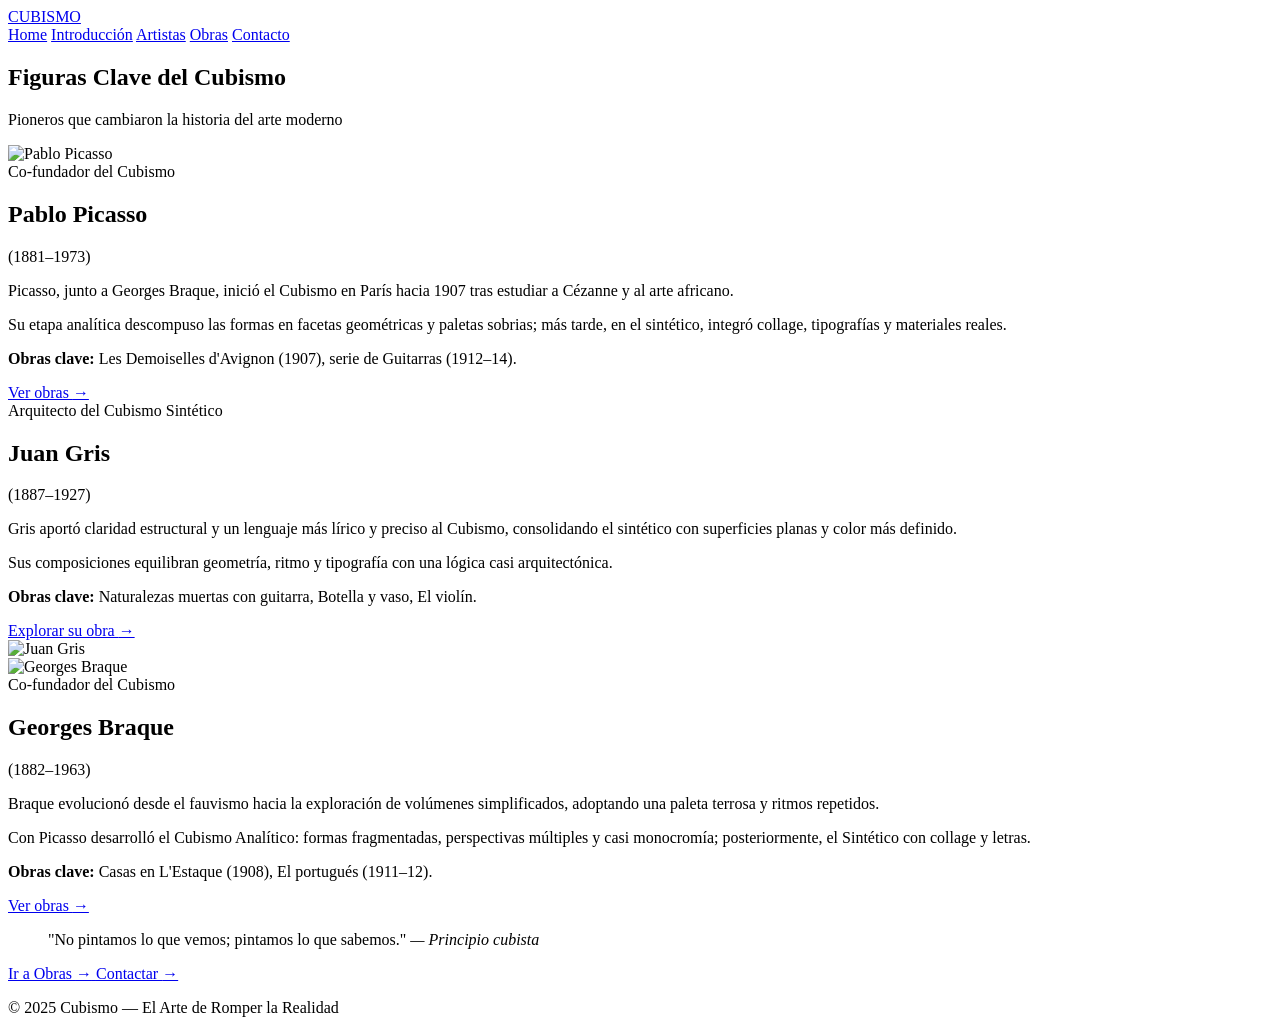
==== commit 042402ed: "Add files via upload" ====
--- a/artistas.html
+++ b/artistas.html
@@ -7,7 +7,7 @@
     <link rel="preconnect" href="https://fonts.googleapis.com">
     <link rel="preconnect" href="https://fonts.gstatic.com" crossorigin>
     <link href="https://fonts.googleapis.com/css2?family=Playfair+Display:wght@400;500;700;900&family=Inter:wght@300;400;500;600&family=Cormorant:wght@400;500;600;700&display=swap" rel="stylesheet">
-    <link rel="stylesheet" href="styles.css">
+    <link rel="stylesheet" href="css/styles.css">
 </head>
 <body>
     <!-- Navigation -->
@@ -168,6 +168,6 @@
         </div>
     </footer>
 
-    <script src="script.js"></script>
+    <script src="js/script.js" defer></script>
 </body>
 </html>
